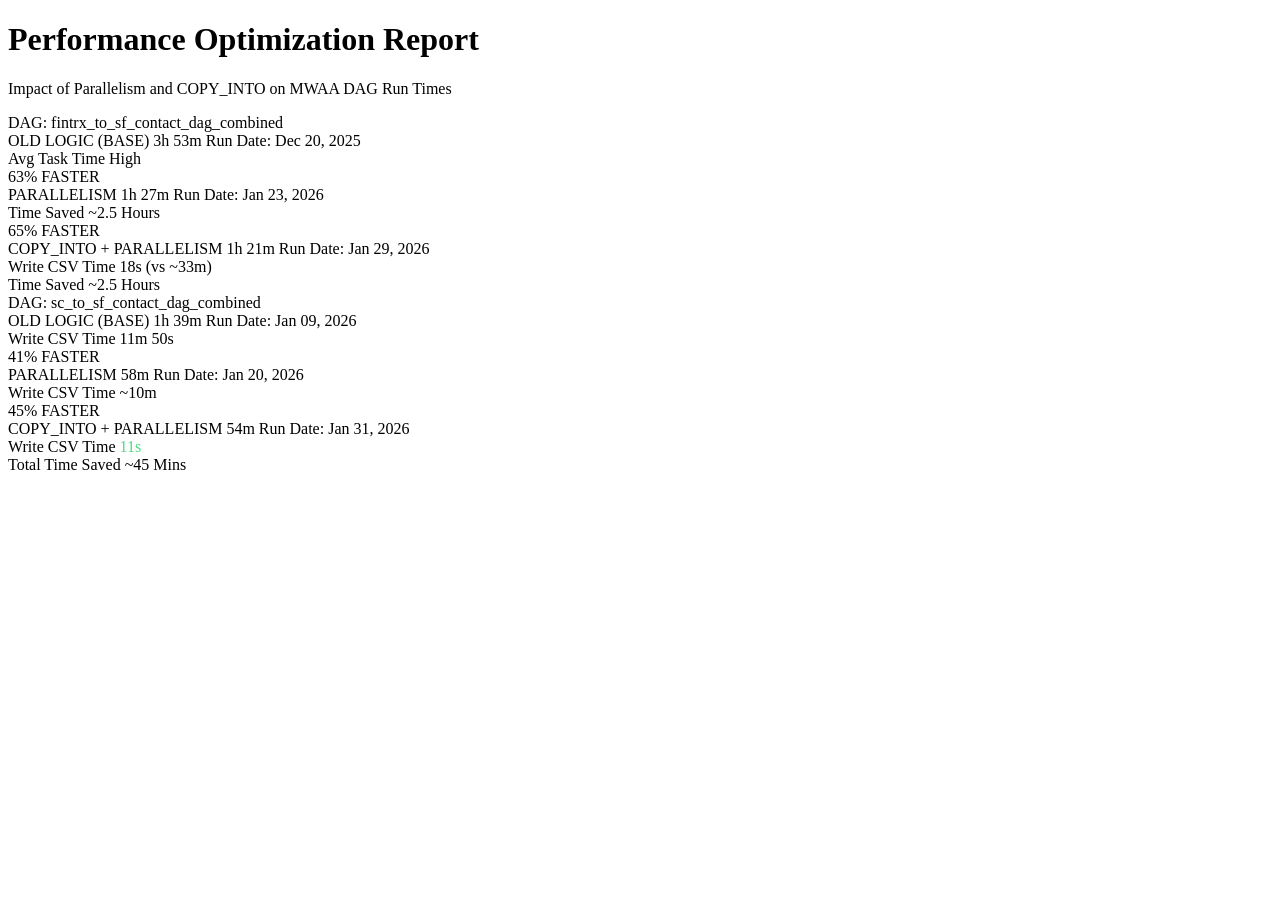
==== index.html @ ff220750 "Add files via upload" ====
<!DOCTYPE html>
<html lang="en">

<head>
    <meta charset="UTF-8">
    <meta name="viewport" content="width=device-width, initial-scale=1.0">
    <title>MWAA Performance Improvement Report</title>
    <link rel="stylesheet" href="styles.css">
    <link rel="preconnect" href="https://fonts.googleapis.com">
    <link rel="preconnect" href="https://fonts.gstatic.com" crossorigin>
    <link
        href="https://fonts.googleapis.com/css2?family=Inter:wght@400;600;700;800&family=Roboto+Mono:wght@400;500&display=swap"
        rel="stylesheet">
</head>

<body>
    <div class="container">
        <header class="header">
            <h1>Performance Optimization Report</h1>
            <p>Impact of Parallelism and COPY_INTO on MWAA DAG Run Times</p>
        </header>

        <!-- DAG 1 -->
        <div class="dag-section">
            <div class="dag-title">
                <span>DAG: fintrx_to_sf_contact_dag_combined</span>
            </div>
            <div class="grid">
                <!-- Base -->
                <div class="card">
                    <span class="stage-label">OLD LOGIC (BASE)</span>
                    <span class="duration">3h 53m</span>
                    <span class="date">Run Date: Dec 20, 2025</span>

                    <div class="metric-row">
                        <span class="metric-label">Avg Task Time</span>
                        <span class="metric-value">High</span>
                    </div>
                </div>

                <!-- Parallelism -->
                <div class="card">
                    <div class="badge" style="background:var(--accent-color)">63% FASTER</div>
                    <span class="stage-label">PARALLELISM</span>
                    <span class="duration">1h 27m</span>
                    <span class="date">Run Date: Jan 23, 2026</span>

                    <div class="metric-row">
                        <span class="metric-label">Time Saved</span>
                        <span class="metric-value">~2.5 Hours</span>
                    </div>
                </div>

                <!-- COPY_INTO -->
                <div class="card highlight">
                    <div class="badge">65% FASTER</div>
                    <span class="stage-label">COPY_INTO + PARALLELISM</span>
                    <span class="duration">1h 21m</span>
                    <span class="date">Run Date: Jan 29, 2026</span>

                    <div class="metric-row">
                        <span class="metric-label">Write CSV Time</span>
                        <span class="metric-value">18s (vs ~33m)</span>
                    </div>
                    <div class="metric-row">
                        <span class="metric-label">Time Saved</span>
                        <span class="metric-value">~2.5 Hours</span>
                    </div>
                </div>
            </div>
        </div>

        <!-- DAG 2 -->
        <div class="dag-section">
            <div class="dag-title">
                <span>DAG: sc_to_sf_contact_dag_combined</span>
            </div>
            <div class="grid">
                <!-- Base -->
                <div class="card">
                    <span class="stage-label">OLD LOGIC (BASE)</span>
                    <span class="duration">1h 39m</span>
                    <span class="date">Run Date: Jan 09, 2026</span>

                    <div class="metric-row">
                        <span class="metric-label">Write CSV Time</span>
                        <span class="metric-value">11m 50s</span>
                    </div>
                </div>

                <!-- Parallelism -->
                <div class="card">
                    <div class="badge" style="background:var(--accent-color)">41% FASTER</div>
                    <span class="stage-label">PARALLELISM</span>
                    <span class="duration">58m</span>
                    <span class="date">Run Date: Jan 20, 2026</span>

                    <div class="metric-row">
                        <span class="metric-label">Write CSV Time</span>
                        <span class="metric-value">~10m</span>
                    </div>
                </div>

                <!-- COPY_INTO -->
                <div class="card highlight">
                    <div class="badge">45% FASTER</div>
                    <span class="stage-label">COPY_INTO + PARALLELISM</span>
                    <span class="duration">54m</span>
                    <span class="date">Run Date: Jan 31, 2026</span>

                    <div class="metric-row">
                        <span class="metric-label">Write CSV Time</span>
                        <span class="metric-value" style="color: #4ade80">11s</span>
                    </div>
                    <div class="metric-row">
                        <span class="metric-label">Total Time Saved</span>
                        <span class="metric-value">~45 Mins</span>
                    </div>
                </div>
            </div>
        </div>

    </div>
</body>

</html>
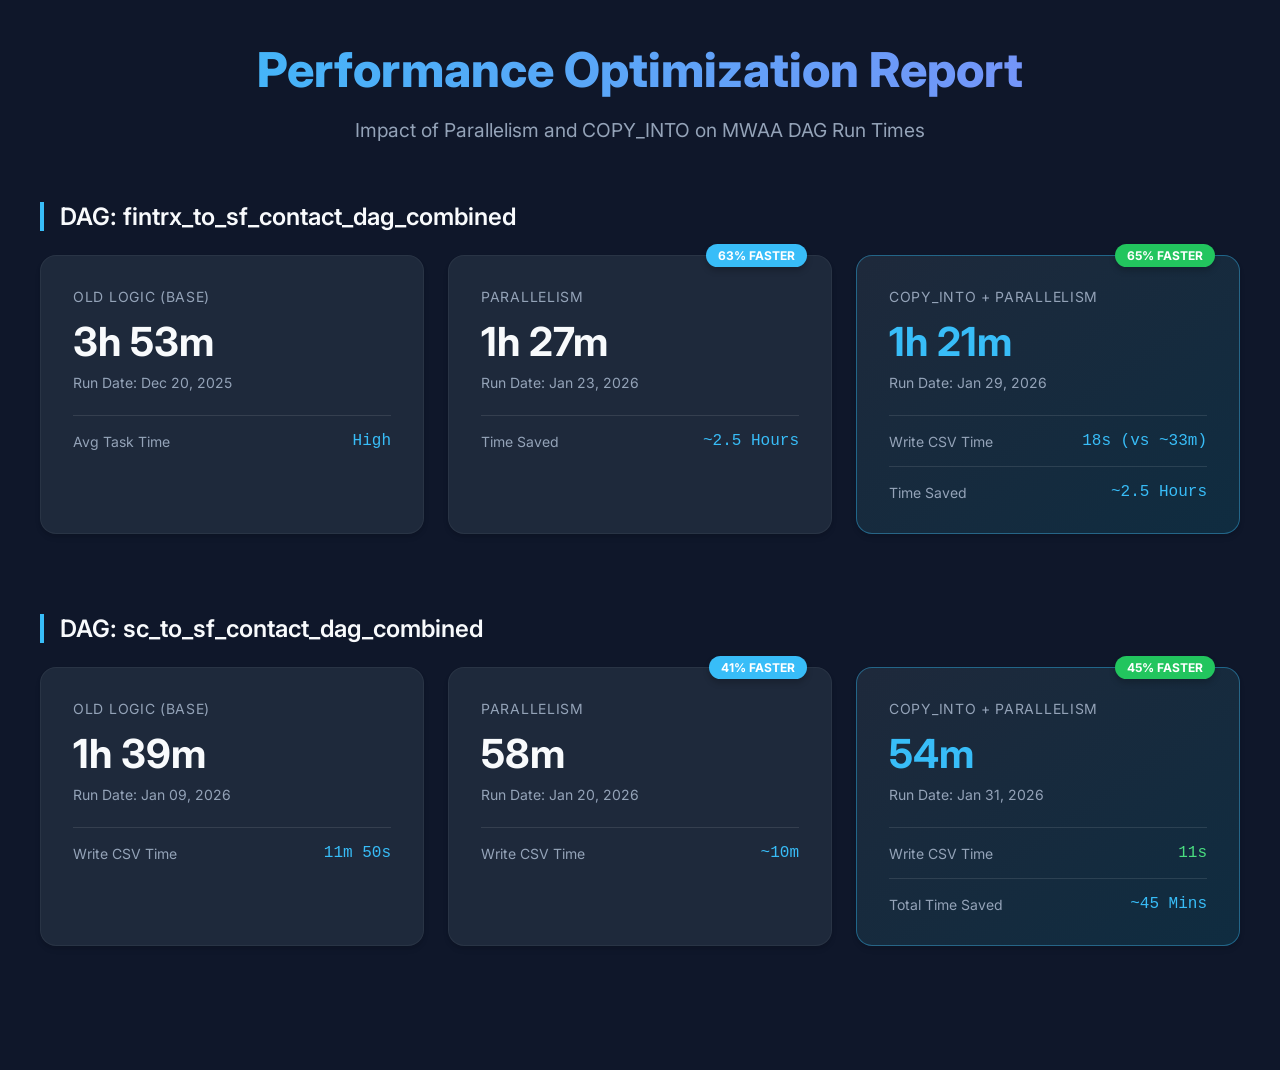
==== commit 8313f72e: "Add files via upload" ====
--- a/index.html
+++ b/index.html
@@ -5,12 +5,167 @@
     <meta charset="UTF-8">
     <meta name="viewport" content="width=device-width, initial-scale=1.0">
     <title>MWAA Performance Improvement Report</title>
-    <link rel="stylesheet" href="styles.css">
     <link rel="preconnect" href="https://fonts.googleapis.com">
     <link rel="preconnect" href="https://fonts.gstatic.com" crossorigin>
     <link
         href="https://fonts.googleapis.com/css2?family=Inter:wght@400;600;700;800&family=Roboto+Mono:wght@400;500&display=swap"
         rel="stylesheet">
+    <style>
+        :root {
+            --bg-color: #0f172a;
+            --card-bg: #1e293b;
+            --text-primary: #f8fafc;
+            --text-secondary: #94a3b8;
+            --accent-color: #38bdf8;
+            --success-color: #22c55e;
+            --danger-color: #ef4444;
+            --gradient-primary: linear-gradient(135deg, #0f172a 0%, #1e293b 100%);
+            --font-family: 'Inter', -apple-system, BlinkMacSystemFont, "Segoe UI", Roboto, sans-serif;
+        }
+
+        body {
+            margin: 0;
+            padding: 40px;
+            font-family: var(--font-family);
+            background-color: var(--bg-color);
+            color: var(--text-primary);
+            display: flex;
+            justify-content: center;
+            align-items: center;
+            min-height: 100vh;
+        }
+
+        .container {
+            max-width: 1200px;
+            width: 100%;
+        }
+
+        .header {
+            text-align: center;
+            margin-bottom: 60px;
+        }
+
+        .header h1 {
+            font-size: 3rem;
+            margin: 0 0 10px 0;
+            background: linear-gradient(to right, #38bdf8, #818cf8);
+            -webkit-background-clip: text;
+            -webkit-text-fill-color: transparent;
+            font-weight: 800;
+        }
+
+        .header p {
+            color: var(--text-secondary);
+            font-size: 1.2rem;
+        }
+
+        .dag-section {
+            margin-bottom: 80px;
+        }
+
+        .dag-title {
+            font-size: 1.5rem;
+            margin-bottom: 24px;
+            padding-left: 16px;
+            border-left: 4px solid var(--accent-color);
+            display: flex;
+            justify-content: space-between;
+            align-items: center;
+        }
+
+        .dag-title span {
+            font-weight: 600;
+            color: var(--text-primary);
+        }
+
+        .grid {
+            display: grid;
+            grid-template-columns: repeat(3, 1fr);
+            gap: 24px;
+        }
+
+        .card {
+            background-color: var(--card-bg);
+            border-radius: 16px;
+            padding: 32px;
+            position: relative;
+            border: 1px solid rgba(255, 255, 255, 0.05);
+            transition: transform 0.2s;
+            box-shadow: 0 4px 6px -1px rgba(0, 0, 0, 0.1), 0 2px 4px -1px rgba(0, 0, 0, 0.06);
+        }
+
+        .card:hover {
+            transform: translateY(-4px);
+            box-shadow: 0 10px 15px -3px rgba(0, 0, 0, 0.1), 0 4px 6px -2px rgba(0, 0, 0, 0.05);
+            border-color: rgba(56, 189, 248, 0.3);
+        }
+
+        .stage-label {
+            text-transform: uppercase;
+            font-size: 0.875rem;
+            letter-spacing: 0.05em;
+            color: var(--text-secondary);
+            margin-bottom: 12px;
+            display: block;
+        }
+
+        .duration {
+            font-size: 2.5rem;
+            font-weight: 700;
+            margin-bottom: 8px;
+            display: block;
+            color: var(--text-primary);
+        }
+
+        .date {
+            font-size: 0.875rem;
+            color: var(--text-secondary);
+            margin-bottom: 24px;
+            display: block;
+        }
+
+        .metric-row {
+            display: flex;
+            justify-content: space-between;
+            align-items: center;
+            margin-top: 16px;
+            padding-top: 16px;
+            border-top: 1px solid rgba(255, 255, 255, 0.1);
+        }
+
+        .metric-label {
+            font-size: 0.875rem;
+            color: var(--text-secondary);
+        }
+
+        .metric-value {
+            font-family: 'SF Mono', 'Roboto Mono', monospace;
+            color: var(--accent-color);
+        }
+
+        .badge {
+            position: absolute;
+            top: -12px;
+            right: 24px;
+            background: var(--success-color);
+            color: #fff;
+            padding: 4px 12px;
+            border-radius: 9999px;
+            font-size: 0.75rem;
+            font-weight: 700;
+            box-shadow: 0 4px 6px rgba(0, 0, 0, 0.2);
+        }
+
+        /* Specific styling for the COPY_INTO card to highlight it */
+        .card.highlight {
+            background: linear-gradient(145deg, #1e293b 0%, #0f2c40 100%);
+            border: 1px solid rgba(56, 189, 248, 0.4);
+        }
+
+        .card.highlight .duration {
+            color: var(--accent-color);
+        }
+    </style>
 </head>
 
 <body>
